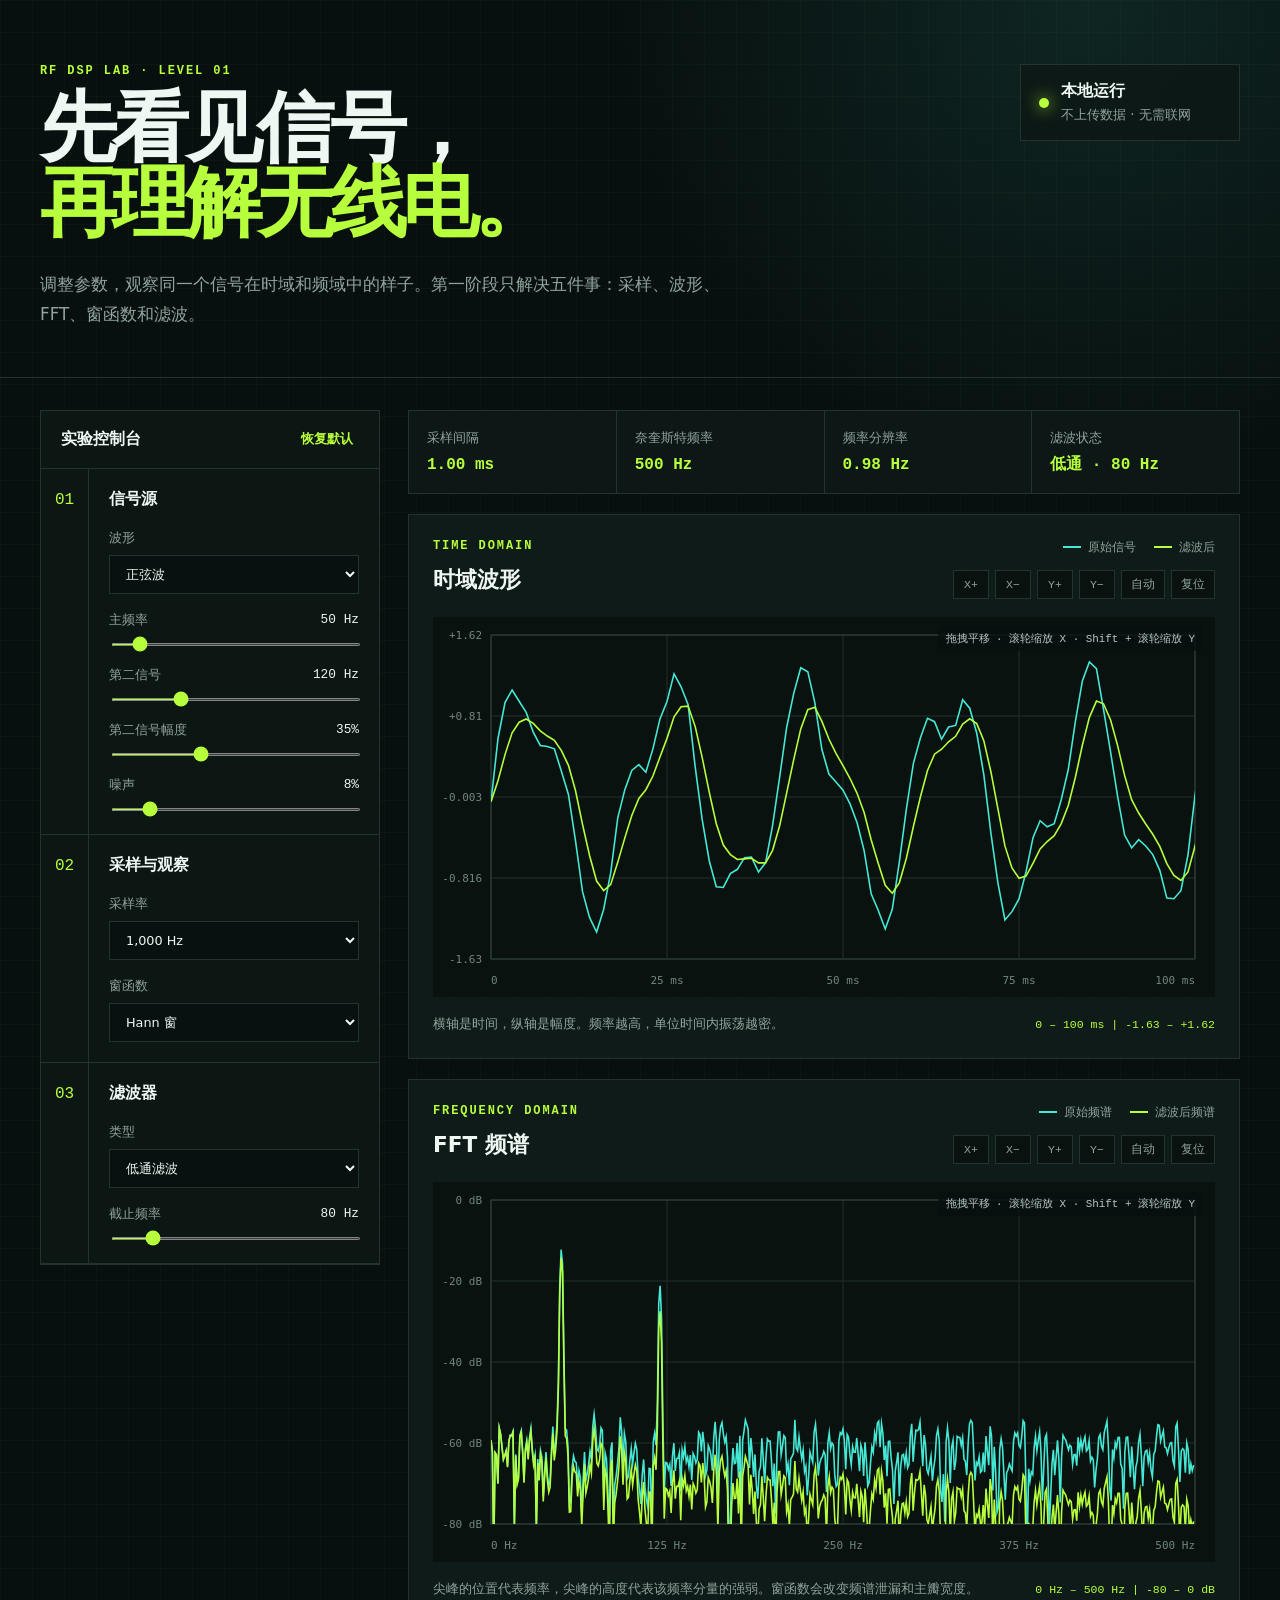
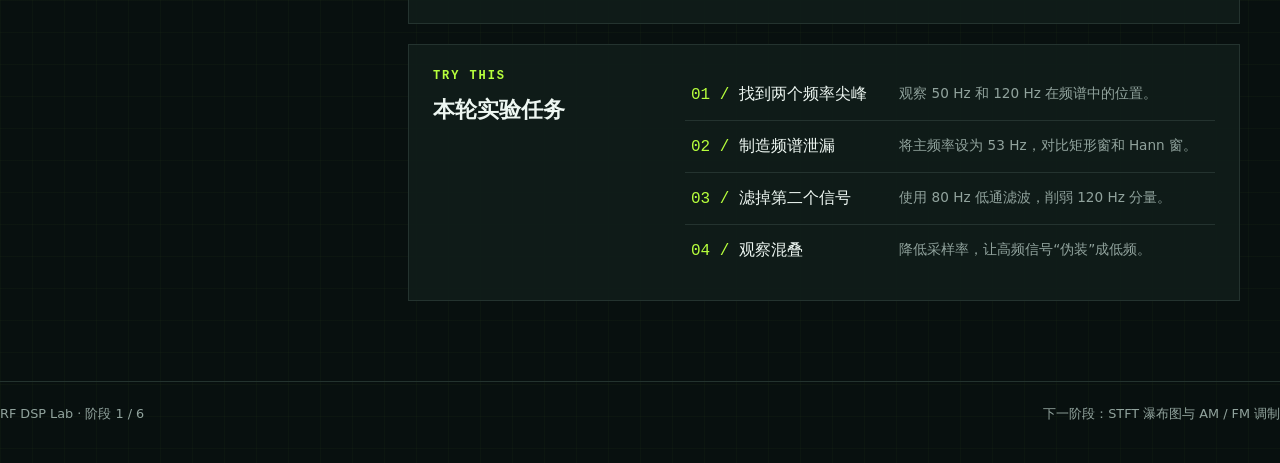
==== index.html @ 066fe1cf "feat: release RF DSP Lab v0.1.0" ====
<!doctype html>
<html lang="zh-CN">
<head>
  <meta charset="UTF-8">
  <meta name="viewport" content="width=device-width, initial-scale=1.0">
  <meta name="description" content="从时域、频域、窗函数到滤波的中文交互式射频 DSP 入门实验室">
  <title>RF DSP Lab | 射频信号入门实验室</title>
  <link rel="stylesheet" href="styles.css">
</head>
<body>
  <header class="hero">
    <div>
      <p class="eyebrow">RF DSP LAB · LEVEL 01</p>
      <h1>先看见信号，<br><span>再理解无线电。</span></h1>
      <p class="intro">调整参数，观察同一个信号在时域和频域中的样子。第一阶段只解决五件事：采样、波形、FFT、窗函数和滤波。</p>
    </div>
    <div class="status-card">
      <span class="status-dot"></span>
      <div>
        <strong>本地运行</strong>
        <small>不上传数据 · 无需联网</small>
      </div>
    </div>
  </header>

  <main>
    <aside class="control-panel">
      <div class="panel-heading">
        <span>实验控制台</span>
        <button id="resetButton" class="text-button" type="button">恢复默认</button>
      </div>

      <section class="control-section">
        <div class="section-index">01</div>
        <div class="control-content">
          <h2>信号源</h2>
          <label>
            波形
            <select id="waveform">
              <option value="sine">正弦波</option>
              <option value="square">方波</option>
            </select>
          </label>
          <label>
            主频率 <output id="frequencyValue">50 Hz</output>
            <input id="frequency" type="range" min="10" max="450" step="5" value="50">
          </label>
          <label>
            第二信号 <output id="secondFrequencyValue">120 Hz</output>
            <input id="secondFrequency" type="range" min="0" max="450" step="5" value="120">
          </label>
          <label>
            第二信号幅度 <output id="secondAmplitudeValue">35%</output>
            <input id="secondAmplitude" type="range" min="0" max="100" step="5" value="35">
          </label>
          <label>
            噪声 <output id="noiseValue">8%</output>
            <input id="noise" type="range" min="0" max="60" step="2" value="8">
          </label>
        </div>
      </section>

      <section class="control-section">
        <div class="section-index">02</div>
        <div class="control-content">
          <h2>采样与观察</h2>
          <label>
            采样率
            <select id="sampleRate">
              <option value="500">500 Hz</option>
              <option value="1000" selected>1,000 Hz</option>
              <option value="2000">2,000 Hz</option>
              <option value="4000">4,000 Hz</option>
            </select>
          </label>
          <label>
            窗函数
            <select id="windowType">
              <option value="rect">矩形窗</option>
              <option value="hann" selected>Hann 窗</option>
              <option value="hamming">Hamming 窗</option>
              <option value="blackman">Blackman 窗</option>
            </select>
          </label>
        </div>
      </section>

      <section class="control-section">
        <div class="section-index">03</div>
        <div class="control-content">
          <h2>滤波器</h2>
          <label>
            类型
            <select id="filterType">
              <option value="none">关闭</option>
              <option value="lowpass" selected>低通滤波</option>
              <option value="highpass">高通滤波</option>
            </select>
          </label>
          <label>
            截止频率 <output id="cutoffValue">80 Hz</output>
            <input id="cutoff" type="range" min="10" max="450" step="5" value="80">
          </label>
        </div>
      </section>
    </aside>

    <div class="workspace">
      <section id="warning" class="warning" hidden>
        <strong>发生混叠：</strong>
        信号频率已达到或超过采样率的一半。提高采样率，或降低信号频率。
      </section>

      <section class="metrics">
        <article>
          <small>采样间隔</small>
          <strong id="sampleInterval">1.00 ms</strong>
        </article>
        <article>
          <small>奈奎斯特频率</small>
          <strong id="nyquist">500 Hz</strong>
        </article>
        <article>
          <small>频率分辨率</small>
          <strong id="resolution">0.98 Hz</strong>
        </article>
        <article>
          <small>滤波状态</small>
          <strong id="filterStatus">低通 · 80 Hz</strong>
        </article>
      </section>

      <section class="chart-card">
        <div class="chart-heading">
          <div>
            <p class="chart-kicker">TIME DOMAIN</p>
            <h2>时域波形</h2>
          </div>
          <div class="chart-heading-side">
            <div class="legend">
              <span><i class="raw"></i>原始信号</span>
              <span><i class="filtered"></i>滤波后</span>
            </div>
            <div class="chart-toolbar" aria-label="时域图控制">
              <button type="button" data-chart="time" data-action="zoom-in" title="横轴放大">X+</button>
              <button type="button" data-chart="time" data-action="zoom-out" title="横轴缩小">X−</button>
              <button type="button" data-chart="time" data-action="y-in" title="纵轴放大">Y+</button>
              <button type="button" data-chart="time" data-action="y-out" title="纵轴缩小">Y−</button>
              <button type="button" data-chart="time" data-action="auto">自动</button>
              <button type="button" data-chart="time" data-action="reset">复位</button>
            </div>
          </div>
        </div>
        <div class="chart-stage">
          <canvas id="timeCanvas" aria-label="时域波形图" tabindex="0"></canvas>
          <output id="timeCursor" class="chart-cursor">拖拽平移 · 滚轮缩放 X · Shift + 滚轮缩放 Y</output>
        </div>
        <div class="chart-footer">
          <p class="chart-note">横轴是时间，纵轴是幅度。频率越高，单位时间内振荡越密。</p>
          <output id="timeRange" class="range-readout"></output>
        </div>
      </section>

      <section class="chart-card">
        <div class="chart-heading">
          <div>
            <p class="chart-kicker">FREQUENCY DOMAIN</p>
            <h2>FFT 频谱</h2>
          </div>
          <div class="chart-heading-side">
            <div class="legend">
              <span><i class="raw"></i>原始频谱</span>
              <span><i class="filtered"></i>滤波后频谱</span>
            </div>
            <div class="chart-toolbar" aria-label="频谱图控制">
              <button type="button" data-chart="spectrum" data-action="zoom-in" title="横轴放大">X+</button>
              <button type="button" data-chart="spectrum" data-action="zoom-out" title="横轴缩小">X−</button>
              <button type="button" data-chart="spectrum" data-action="y-in" title="纵轴放大">Y+</button>
              <button type="button" data-chart="spectrum" data-action="y-out" title="纵轴缩小">Y−</button>
              <button type="button" data-chart="spectrum" data-action="auto">自动</button>
              <button type="button" data-chart="spectrum" data-action="reset">复位</button>
            </div>
          </div>
        </div>
        <div class="chart-stage">
          <canvas id="spectrumCanvas" aria-label="FFT 频谱图" tabindex="0"></canvas>
          <output id="spectrumCursor" class="chart-cursor">拖拽平移 · 滚轮缩放 X · Shift + 滚轮缩放 Y</output>
        </div>
        <div class="chart-footer">
          <p class="chart-note">尖峰的位置代表频率，尖峰的高度代表该频率分量的强弱。窗函数会改变频谱泄漏和主瓣宽度。</p>
          <output id="spectrumRange" class="range-readout"></output>
        </div>
      </section>

      <section class="lesson-card">
        <div>
          <p class="chart-kicker">TRY THIS</p>
          <h2>本轮实验任务</h2>
        </div>
        <ol id="lessonList">
          <li><button type="button" data-preset="two-tones">找到两个频率尖峰</button><span>观察 50 Hz 和 120 Hz 在频谱中的位置。</span></li>
          <li><button type="button" data-preset="window">制造频谱泄漏</button><span>将主频率设为 53 Hz，对比矩形窗和 Hann 窗。</span></li>
          <li><button type="button" data-preset="filter">滤掉第二个信号</button><span>使用 80 Hz 低通滤波，削弱 120 Hz 分量。</span></li>
          <li><button type="button" data-preset="alias">观察混叠</button><span>降低采样率，让高频信号“伪装”成低频。</span></li>
        </ol>
      </section>
    </div>
  </main>

  <footer>
    <span>RF DSP Lab · 阶段 1 / 6</span>
    <span>下一阶段：STFT 瀑布图与 AM / FM 调制</span>
  </footer>
  <script src="app.js"></script>
</body>
</html>
---- styles.css ----
:root {
  color-scheme: dark;
  --bg: #08100f;
  --panel: #0d1715;
  --card: #101d1a;
  --line: #24332f;
  --text: #eef7f2;
  --muted: #91a39d;
  --acid: #b7ff3c;
  --cyan: #45e8d4;
  --orange: #ff9f43;
  --danger: #ff6b64;
}

* {
  box-sizing: border-box;
}

body {
  margin: 0;
  min-width: 320px;
  color: var(--text);
  background:
    radial-gradient(circle at 85% 0%, rgba(69, 232, 212, 0.1), transparent 30rem),
    linear-gradient(rgba(183, 255, 60, 0.025) 1px, transparent 1px),
    linear-gradient(90deg, rgba(183, 255, 60, 0.025) 1px, transparent 1px),
    var(--bg);
  background-size: auto, 32px 32px, 32px 32px, auto;
  font-family: Inter, "Microsoft YaHei", system-ui, sans-serif;
}

button,
input,
select {
  font: inherit;
}

.hero {
  display: flex;
  justify-content: space-between;
  gap: 3rem;
  max-width: 1480px;
  margin: 0 auto;
  padding: 64px 40px 48px;
  border-bottom: 1px solid var(--line);
}

.eyebrow,
.chart-kicker {
  margin: 0 0 12px;
  color: var(--acid);
  font-family: "Cascadia Code", Consolas, monospace;
  font-size: 0.75rem;
  font-weight: 700;
  letter-spacing: 0.16em;
}

h1 {
  margin: 0;
  max-width: 760px;
  font-size: clamp(2.5rem, 6vw, 5rem);
  line-height: 0.98;
  letter-spacing: -0.06em;
}

h1 span {
  color: var(--acid);
}

.intro {
  max-width: 700px;
  margin: 28px 0 0;
  color: var(--muted);
  font-size: 1.05rem;
  line-height: 1.8;
}

.status-card {
  align-self: flex-start;
  display: flex;
  align-items: center;
  gap: 12px;
  min-width: 220px;
  padding: 16px 18px;
  border: 1px solid var(--line);
  background: rgba(13, 23, 21, 0.8);
}

.status-card small {
  display: block;
  margin-top: 4px;
  color: var(--muted);
}

.status-dot {
  width: 10px;
  height: 10px;
  border-radius: 50%;
  background: var(--acid);
  box-shadow: 0 0 16px var(--acid);
}

main {
  display: grid;
  grid-template-columns: 340px minmax(0, 1fr);
  gap: 28px;
  max-width: 1480px;
  margin: 0 auto;
  padding: 32px 40px 60px;
}

.control-panel {
  align-self: start;
  position: sticky;
  top: 20px;
  border: 1px solid var(--line);
  background: rgba(13, 23, 21, 0.94);
}

.panel-heading {
  display: flex;
  align-items: center;
  justify-content: space-between;
  padding: 18px 20px;
  border-bottom: 1px solid var(--line);
  font-weight: 700;
}

.text-button {
  border: 0;
  color: var(--acid);
  background: none;
  cursor: pointer;
  font-size: 0.8rem;
}

.control-section {
  display: grid;
  grid-template-columns: 48px 1fr;
  border-bottom: 1px solid var(--line);
}

.section-index {
  padding-top: 22px;
  border-right: 1px solid var(--line);
  color: var(--acid);
  font-family: "Cascadia Code", Consolas, monospace;
  text-align: center;
}

.control-content {
  padding: 20px;
}

.control-content h2 {
  margin: 0 0 20px;
  font-size: 1rem;
}

label {
  display: block;
  margin-top: 18px;
  color: var(--muted);
  font-size: 0.8rem;
}

label output {
  float: right;
  color: var(--text);
  font-family: "Cascadia Code", Consolas, monospace;
}

select {
  width: 100%;
  margin-top: 8px;
  padding: 10px 12px;
  border: 1px solid var(--line);
  border-radius: 0;
  color: var(--text);
  background: #08110f;
}

input[type="range"] {
  width: 100%;
  height: 3px;
  margin-top: 14px;
  accent-color: var(--acid);
}

.workspace {
  min-width: 0;
}

.warning {
  margin-bottom: 20px;
  padding: 14px 18px;
  border-left: 3px solid var(--danger);
  color: #ffd8d6;
  background: rgba(255, 107, 100, 0.1);
}

.metrics {
  display: grid;
  grid-template-columns: repeat(4, 1fr);
  gap: 1px;
  margin-bottom: 20px;
  border: 1px solid var(--line);
  background: var(--line);
}

.metrics article {
  padding: 18px;
  background: var(--panel);
}

.metrics small {
  display: block;
  margin-bottom: 7px;
  color: var(--muted);
}

.metrics strong {
  color: var(--acid);
  font-family: "Cascadia Code", Consolas, monospace;
  font-size: 1rem;
}

.chart-card,
.lesson-card {
  margin-bottom: 20px;
  padding: 24px;
  border: 1px solid var(--line);
  background: rgba(16, 29, 26, 0.92);
}

.chart-heading {
  display: flex;
  align-items: flex-start;
  justify-content: space-between;
  gap: 24px;
  margin-bottom: 18px;
}

.chart-heading h2,
.lesson-card h2 {
  margin: 0;
  font-size: 1.35rem;
}

.legend {
  display: flex;
  justify-content: flex-end;
  gap: 18px;
  color: var(--muted);
  font-size: 0.75rem;
}

.chart-heading-side {
  display: grid;
  justify-items: end;
  gap: 14px;
}

.chart-toolbar {
  display: flex;
  flex-wrap: wrap;
  justify-content: flex-end;
  gap: 6px;
}

.chart-toolbar button {
  min-width: 36px;
  padding: 6px 9px;
  border: 1px solid var(--line);
  color: var(--muted);
  background: #09120f;
  cursor: pointer;
  font-family: "Cascadia Code", Consolas, monospace;
  font-size: 0.72rem;
}

.chart-toolbar button:hover,
.chart-toolbar button:focus-visible {
  border-color: var(--acid);
  color: var(--acid);
  outline: none;
}

.legend i {
  display: inline-block;
  width: 18px;
  height: 2px;
  margin-right: 7px;
  vertical-align: middle;
}

.legend .raw {
  background: var(--cyan);
}

.legend .filtered {
  background: var(--acid);
}

.chart-stage {
  position: relative;
  overflow: hidden;
  background: #09120f;
}

canvas {
  display: block;
  width: 100%;
  height: clamp(260px, 30vw, 380px);
  background: #09120f;
  cursor: crosshair;
  touch-action: none;
  user-select: none;
}

canvas.is-dragging {
  cursor: grabbing;
}

canvas:focus-visible {
  outline: 1px solid var(--acid);
  outline-offset: -1px;
}

.chart-cursor {
  position: absolute;
  top: 10px;
  right: 12px;
  padding: 5px 8px;
  color: #b8c7c2;
  background: rgba(8, 16, 15, 0.82);
  pointer-events: none;
  font-family: "Cascadia Code", Consolas, monospace;
  font-size: 0.68rem;
}

.chart-footer {
  display: flex;
  align-items: baseline;
  justify-content: space-between;
  gap: 20px;
}

.chart-note {
  margin: 16px 0 0;
  color: var(--muted);
  font-size: 0.82rem;
  line-height: 1.6;
}

.range-readout {
  flex: 0 0 auto;
  margin-top: 16px;
  color: var(--acid);
  font-family: "Cascadia Code", Consolas, monospace;
  font-size: 0.72rem;
}

.lesson-card {
  display: grid;
  grid-template-columns: 220px 1fr;
  gap: 32px;
}

.lesson-card ol {
  margin: 0;
  padding: 0;
  list-style: none;
  counter-reset: tasks;
}

.lesson-card li {
  display: grid;
  grid-template-columns: minmax(150px, 0.8fr) 1.3fr;
  gap: 20px;
  align-items: center;
  padding: 14px 0;
  border-bottom: 1px solid var(--line);
  counter-increment: tasks;
}

.lesson-card li:last-child {
  border-bottom: 0;
}

.lesson-card button {
  border: 0;
  color: var(--text);
  background: none;
  cursor: pointer;
  text-align: left;
}

.lesson-card button::before {
  content: "0" counter(tasks) " / ";
  color: var(--acid);
  font-family: "Cascadia Code", Consolas, monospace;
}

.lesson-card button:hover {
  color: var(--acid);
}

.lesson-card li span {
  color: var(--muted);
  font-size: 0.85rem;
}

footer {
  display: flex;
  justify-content: space-between;
  max-width: 1400px;
  margin: 0 auto;
  padding: 24px 0 40px;
  border-top: 1px solid var(--line);
  color: var(--muted);
  font-size: 0.8rem;
}

@media (max-width: 960px) {
  .hero {
    padding: 40px 22px;
  }

  .status-card {
    display: none;
  }

  main {
    grid-template-columns: 1fr;
    padding: 24px 22px 50px;
  }

  .control-panel {
    position: static;
  }

  .metrics {
    grid-template-columns: repeat(2, 1fr);
  }

  .lesson-card {
    grid-template-columns: 1fr;
  }

  footer {
    margin: 0 22px;
  }
}

@media (max-width: 580px) {
  .metrics {
    grid-template-columns: 1fr;
  }

  .chart-heading,
  footer {
    align-items: flex-start;
    flex-direction: column;
  }

  .chart-heading-side {
    width: 100%;
    justify-items: start;
  }

  .chart-toolbar,
  .legend {
    justify-content: flex-start;
    flex-wrap: wrap;
  }

  .chart-footer {
    align-items: flex-start;
    flex-direction: column;
    gap: 0;
  }

  .lesson-card li {
    grid-template-columns: 1fr;
    gap: 5px;
  }

  canvas {
    height: 240px;
  }
}
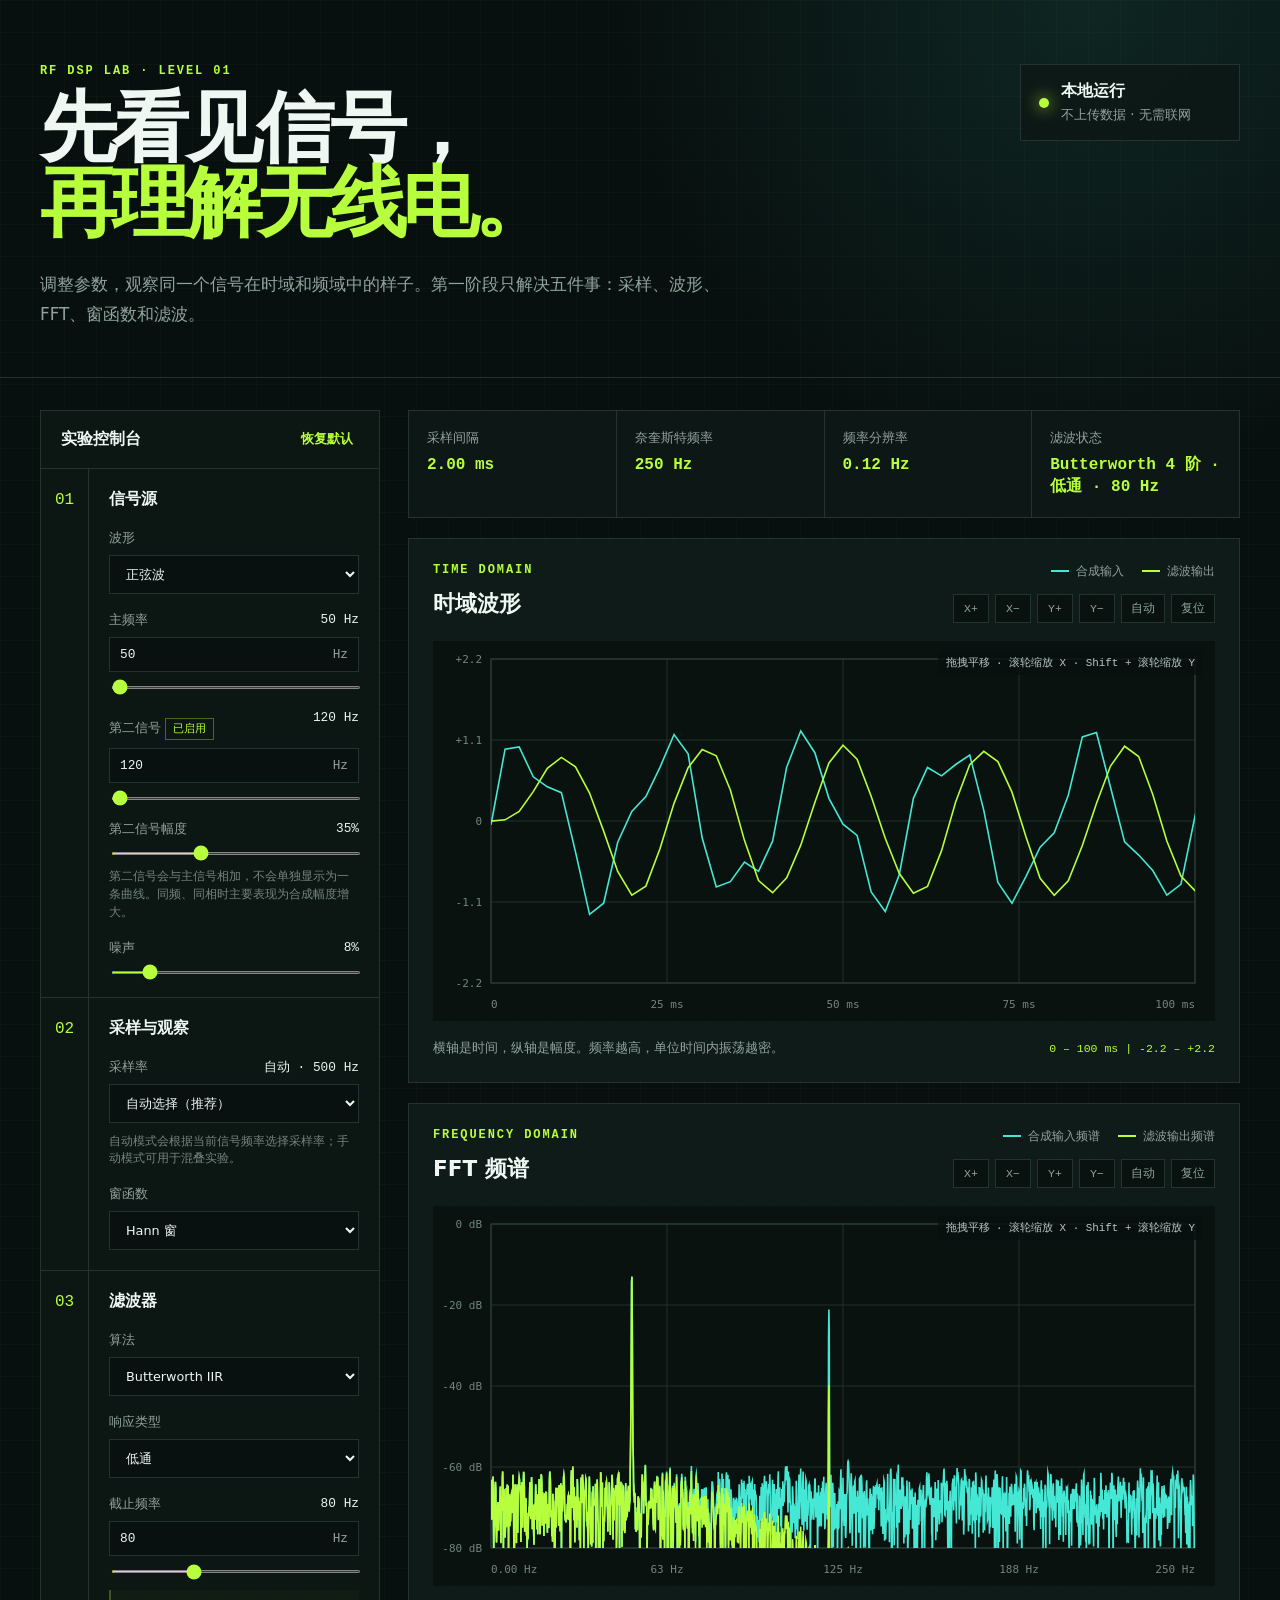
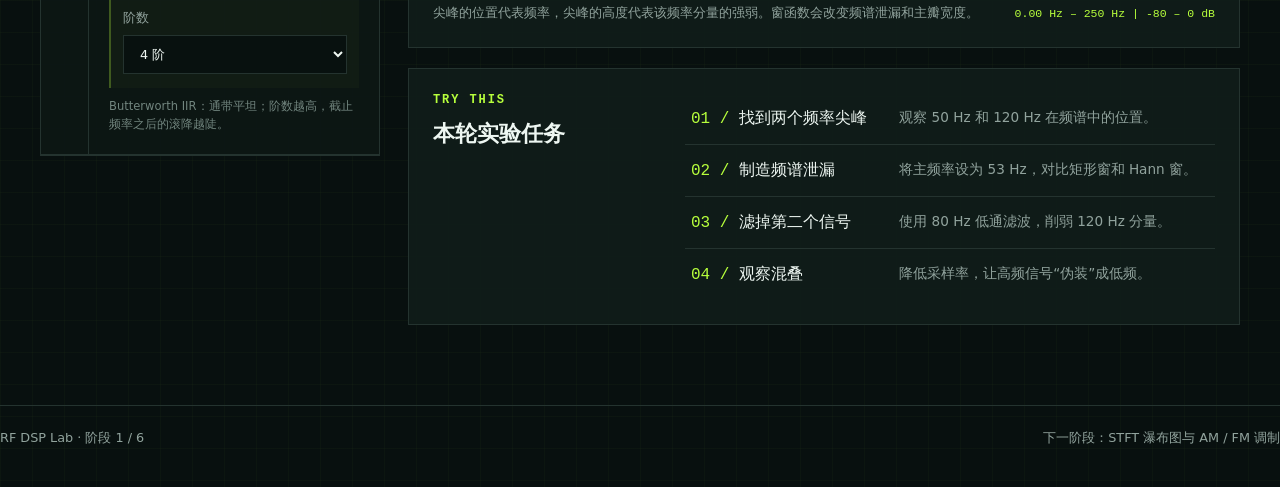
==== commit 6e45e859: "feat: release RF DSP Lab v0.1.1" ====
--- a/index.html
+++ b/index.html
@@ -43,16 +43,26 @@
           </label>
           <label>
             主频率 <output id="frequencyValue">50 Hz</output>
-            <input id="frequency" type="range" min="10" max="450" step="5" value="50">
+            <span class="value-control">
+              <input id="frequencyInput" class="number-input" type="number" min="1" max="20000" step="1" value="50" inputmode="numeric" aria-label="输入主频率">
+              <span>Hz</span>
+            </span>
+            <input id="frequency" type="range" min="1" max="20000" step="1" value="50">
           </label>
           <label>
             第二信号 <output id="secondFrequencyValue">120 Hz</output>
-            <input id="secondFrequency" type="range" min="0" max="450" step="5" value="120">
+            <span id="secondSignalState" class="signal-state">已启用</span>
+            <span class="value-control">
+              <input id="secondFrequencyInput" class="number-input" type="number" min="0" max="20000" step="1" value="120" inputmode="numeric" aria-label="输入第二信号频率">
+              <span>Hz</span>
+            </span>
+            <input id="secondFrequency" type="range" min="0" max="20000" step="1" value="120">
           </label>
           <label>
             第二信号幅度 <output id="secondAmplitudeValue">35%</output>
             <input id="secondAmplitude" type="range" min="0" max="100" step="5" value="35">
           </label>
+          <p class="control-hint">第二信号会与主信号相加，不会单独显示为一条曲线。同频、同相时主要表现为合成幅度增大。</p>
           <label>
             噪声 <output id="noiseValue">8%</output>
             <input id="noise" type="range" min="0" max="60" step="2" value="8">
@@ -65,14 +75,22 @@
         <div class="control-content">
           <h2>采样与观察</h2>
           <label>
-            采样率
+            采样率 <output id="sampleRateValue">自动 · 1 kHz</output>
             <select id="sampleRate">
+              <option value="auto" selected>自动选择（推荐）</option>
               <option value="500">500 Hz</option>
-              <option value="1000" selected>1,000 Hz</option>
+              <option value="1000">1,000 Hz</option>
               <option value="2000">2,000 Hz</option>
               <option value="4000">4,000 Hz</option>
-            </select>
-          </label>
+              <option value="8000">8,000 Hz</option>
+              <option value="16000">16,000 Hz</option>
+              <option value="32000">32,000 Hz</option>
+              <option value="44100">44,100 Hz</option>
+              <option value="48000">48,000 Hz</option>
+              <option value="96000">96,000 Hz</option>
+            </select>
+          </label>
+          <p class="control-hint">自动模式会根据当前信号频率选择采样率；手动模式可用于混叠实验。</p>
           <label>
             窗函数
             <select id="windowType">
@@ -90,17 +108,63 @@
         <div class="control-content">
           <h2>滤波器</h2>
           <label>
-            类型
+            算法
             <select id="filterType">
               <option value="none">关闭</option>
-              <option value="lowpass" selected>低通滤波</option>
-              <option value="highpass">高通滤波</option>
-            </select>
-          </label>
-          <label>
+              <option value="rc">RC 一阶 IIR</option>
+              <option value="biquad">双二阶 IIR（可调 Q）</option>
+              <option value="butterworth" selected>Butterworth IIR</option>
+              <option value="fir">窗函数 FIR</option>
+            </select>
+          </label>
+          <label id="filterModeGroup">
+            响应类型
+            <select id="filterMode">
+              <option value="lowpass" selected>低通</option>
+              <option value="highpass">高通</option>
+            </select>
+          </label>
+          <label id="cutoffGroup">
             截止频率 <output id="cutoffValue">80 Hz</output>
-            <input id="cutoff" type="range" min="10" max="450" step="5" value="80">
-          </label>
+            <span class="value-control">
+              <input id="cutoffInput" class="number-input" type="number" min="1" max="20000" step="1" value="80" inputmode="numeric" aria-label="输入滤波器截止频率">
+              <span>Hz</span>
+            </span>
+            <input id="cutoff" type="range" min="1" max="20000" step="1" value="80">
+          </label>
+          <div id="biquadParameters" class="filter-parameters" hidden>
+            <label>
+              Q 值 <output id="filterQValue">0.707</output>
+              <input id="filterQ" type="range" min="0.2" max="5" step="0.01" value="0.707">
+            </label>
+          </div>
+          <div id="butterworthParameters" class="filter-parameters">
+            <label>
+              阶数
+              <select id="filterOrder">
+                <option value="2">2 阶</option>
+                <option value="4" selected>4 阶</option>
+                <option value="6">6 阶</option>
+                <option value="8">8 阶</option>
+              </select>
+            </label>
+          </div>
+          <div id="firParameters" class="filter-parameters" hidden>
+            <label>
+              FIR 抽头数 <output id="firTapsValue">101 taps</output>
+              <input id="firTaps" type="range" min="11" max="401" step="2" value="101">
+            </label>
+            <label>
+              FIR 窗函数
+              <select id="firWindow">
+                <option value="rect">矩形窗</option>
+                <option value="hann">Hann 窗</option>
+                <option value="hamming" selected>Hamming 窗</option>
+                <option value="blackman">Blackman 窗</option>
+              </select>
+            </label>
+          </div>
+          <p id="filterHint" class="control-hint">Butterworth 通带平坦；提高阶数可增强 120 Hz 的抑制。</p>
         </div>
       </section>
     </aside>
@@ -126,7 +190,7 @@
         </article>
         <article>
           <small>滤波状态</small>
-          <strong id="filterStatus">低通 · 80 Hz</strong>
+          <strong id="filterStatus">Butterworth 4 阶 · 低通 · 80 Hz</strong>
         </article>
       </section>
 
@@ -138,8 +202,8 @@
           </div>
           <div class="chart-heading-side">
             <div class="legend">
-              <span><i class="raw"></i>原始信号</span>
-              <span><i class="filtered"></i>滤波后</span>
+              <span><i class="raw"></i>合成输入</span>
+              <span id="timeFilteredLegend"><i class="filtered"></i>滤波输出</span>
             </div>
             <div class="chart-toolbar" aria-label="时域图控制">
               <button type="button" data-chart="time" data-action="zoom-in" title="横轴放大">X+</button>
@@ -169,8 +233,8 @@
           </div>
           <div class="chart-heading-side">
             <div class="legend">
-              <span><i class="raw"></i>原始频谱</span>
-              <span><i class="filtered"></i>滤波后频谱</span>
+              <span><i class="raw"></i>合成输入频谱</span>
+              <span id="spectrumFilteredLegend"><i class="filtered"></i>滤波输出频谱</span>
             </div>
             <div class="chart-toolbar" aria-label="频谱图控制">
               <button type="button" data-chart="spectrum" data-action="zoom-in" title="横轴放大">X+</button>
--- a/styles.css
+++ b/styles.css
@@ -170,6 +170,74 @@
   font-family: "Cascadia Code", Consolas, monospace;
 }
 
+.value-control {
+  display: grid;
+  grid-template-columns: 1fr auto;
+  align-items: center;
+  gap: 8px;
+  margin-top: 8px;
+  padding-right: 10px;
+  border: 1px solid var(--line);
+  color: var(--muted);
+  background: #08110f;
+  font-family: "Cascadia Code", Consolas, monospace;
+}
+
+.number-input {
+  min-width: 0;
+  width: 100%;
+  padding: 9px 10px;
+  border: 0;
+  color: var(--text);
+  background: transparent;
+  outline: none;
+  font-family: "Cascadia Code", Consolas, monospace;
+}
+
+.value-control:focus-within {
+  border-color: var(--acid);
+}
+
+.control-hint {
+  margin: 10px 0 0;
+  color: #71857e;
+  font-size: 0.72rem;
+  line-height: 1.55;
+}
+
+.filter-parameters {
+  margin-top: 14px;
+  padding: 2px 12px 14px;
+  border-left: 2px solid rgba(183, 255, 60, 0.28);
+  background: rgba(183, 255, 60, 0.025);
+}
+
+.filter-parameters[hidden] {
+  display: none;
+}
+
+.signal-state {
+  display: inline-block;
+  margin-top: 8px;
+  padding: 3px 7px;
+  border: 1px solid rgba(183, 255, 60, 0.35);
+  color: var(--acid);
+  font-size: 0.68rem;
+}
+
+.signal-state.is-off {
+  border-color: var(--line);
+  color: var(--muted);
+}
+
+.value-control.is-disabled {
+  opacity: 0.45;
+}
+
+input:disabled {
+  cursor: not-allowed;
+}
+
 select {
   width: 100%;
   margin-top: 8px;
@@ -220,9 +288,16 @@
 }
 
 .metrics strong {
+  display: block;
   color: var(--acid);
   font-family: "Cascadia Code", Consolas, monospace;
   font-size: 1rem;
+  line-height: 1.4;
+  overflow-wrap: anywhere;
+}
+
+label.is-disabled {
+  opacity: 0.5;
 }
 
 .chart-card,
@@ -292,6 +367,10 @@
   height: 2px;
   margin-right: 7px;
   vertical-align: middle;
+}
+
+.legend .is-hidden {
+  display: none;
 }
 
 .legend .raw {
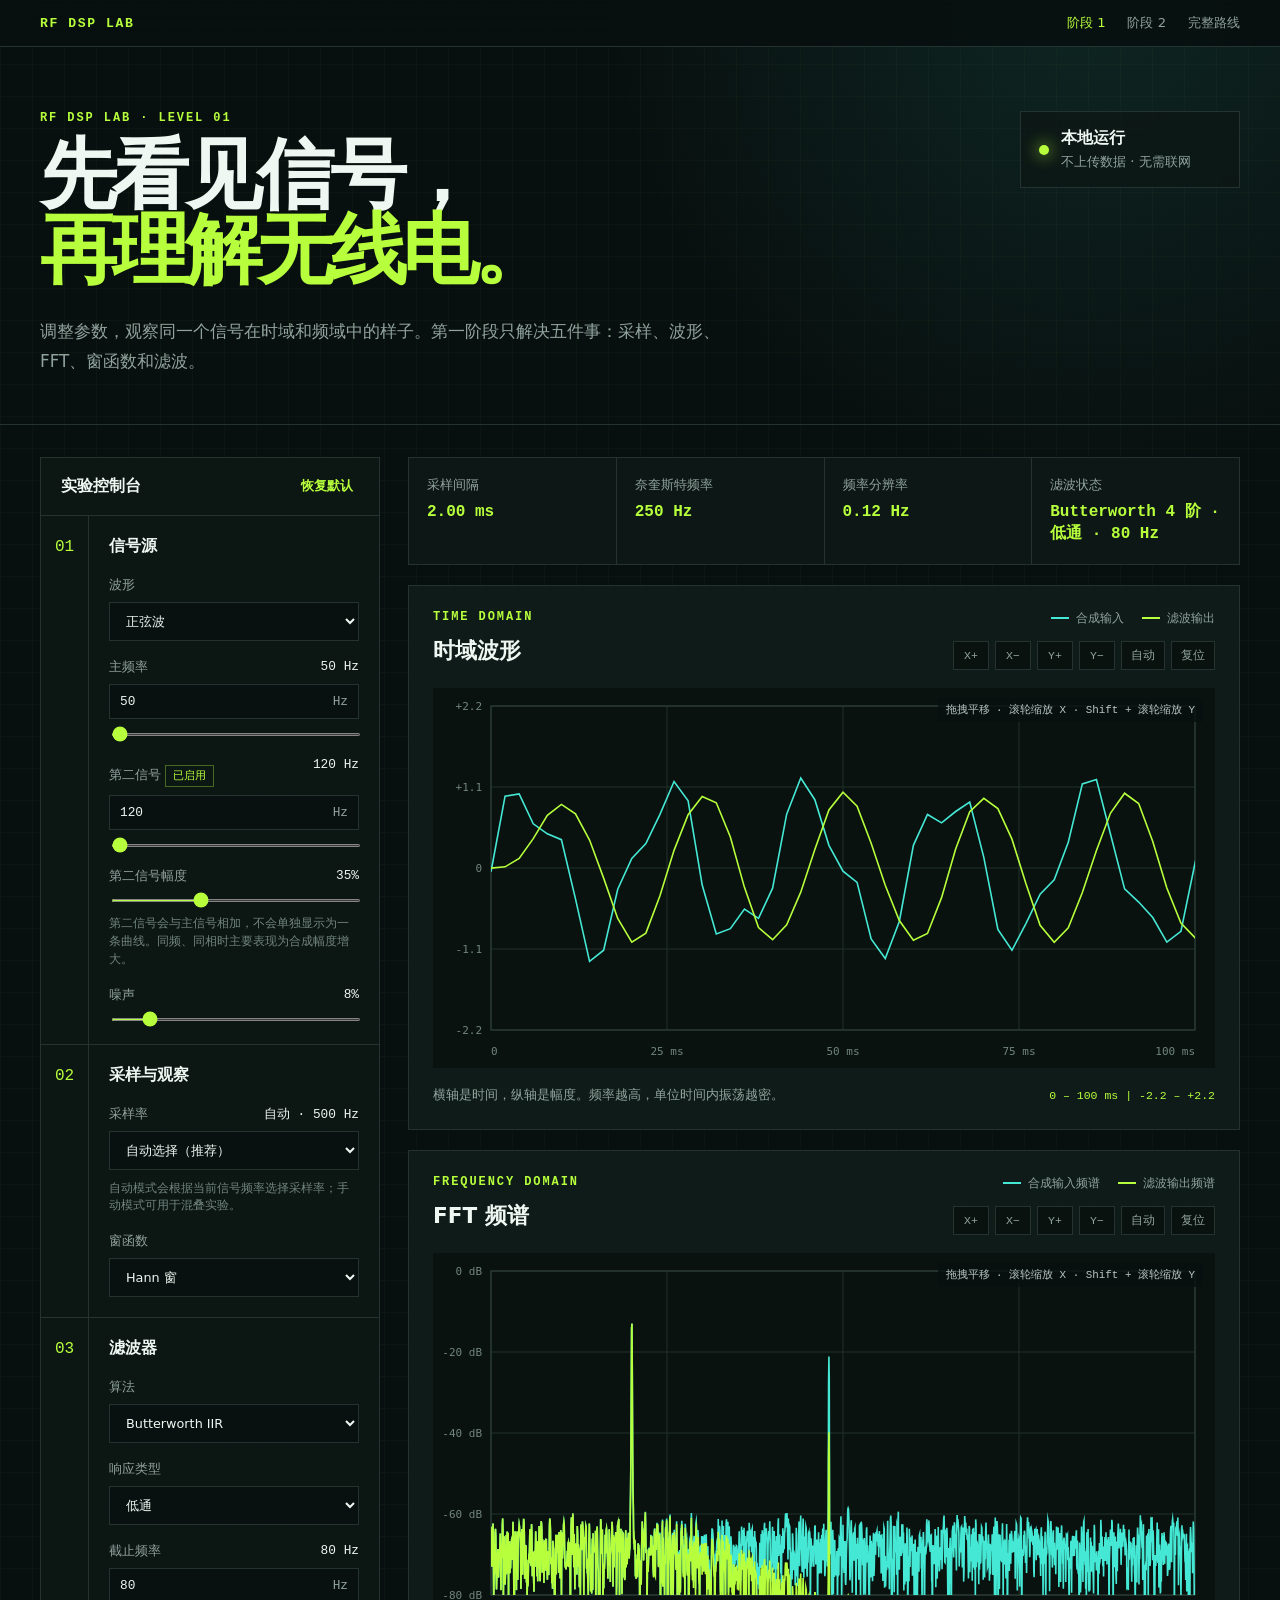
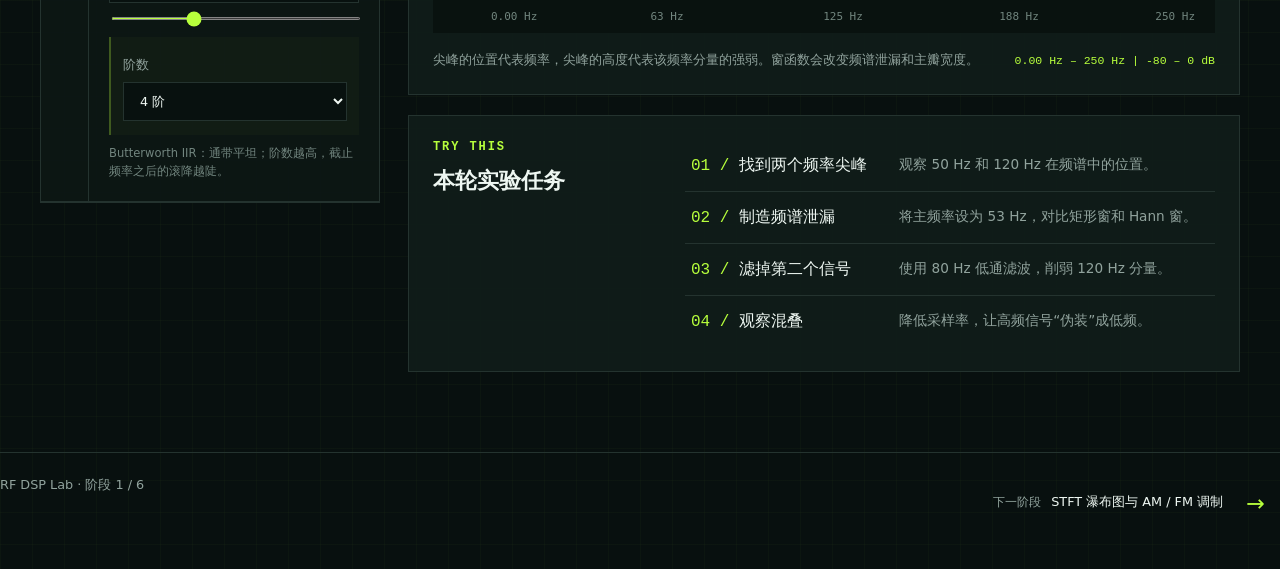
==== commit 9248a570: "feat: release RF DSP Lab v0.2.0" ====
--- a/index.html
+++ b/index.html
@@ -6,8 +6,17 @@
   <meta name="description" content="从时域、频域、窗函数到滤波的中文交互式射频 DSP 入门实验室">
   <title>RF DSP Lab | 射频信号入门实验室</title>
   <link rel="stylesheet" href="styles.css">
+  <link rel="stylesheet" href="stage2.css">
 </head>
 <body>
+  <nav class="top-nav">
+    <a class="brand" href="roadmap.html">RF DSP LAB</a>
+    <div>
+      <a class="current" href="index.html">阶段 1</a>
+      <a href="stage2.html">阶段 2</a>
+      <a href="roadmap.html">完整路线</a>
+    </div>
+  </nav>
   <header class="hero">
     <div>
       <p class="eyebrow">RF DSP LAB · LEVEL 01</p>
@@ -273,7 +282,11 @@
 
   <footer>
     <span>RF DSP Lab · 阶段 1 / 6</span>
-    <span>下一阶段：STFT 瀑布图与 AM / FM 调制</span>
+    <a class="next-stage-link" href="stage2.html">
+      <span>下一阶段</span>
+      <strong>STFT 瀑布图与 AM / FM 调制</strong>
+      <i aria-hidden="true">→</i>
+    </a>
   </footer>
   <script src="app.js"></script>
 </body>
--- a/stage2.css
+++ b/stage2.css
@@ -0,0 +1,363 @@
+.top-nav {
+  position: sticky;
+  top: 0;
+  z-index: 20;
+  display: flex;
+  align-items: center;
+  justify-content: space-between;
+  padding: 14px 40px;
+  border-bottom: 1px solid var(--line);
+  background: rgba(8, 16, 15, 0.94);
+  backdrop-filter: blur(14px);
+}
+
+[hidden] {
+  display: none !important;
+}
+
+.top-nav a {
+  color: var(--muted);
+  text-decoration: none;
+  font-size: 0.82rem;
+}
+
+.top-nav div {
+  display: flex;
+  gap: 22px;
+}
+
+.top-nav .brand,
+.top-nav a:hover,
+.top-nav .current {
+  color: var(--acid);
+}
+
+.top-nav .brand {
+  font-family: "Cascadia Code", Consolas, monospace;
+  font-weight: 700;
+  letter-spacing: 0.12em;
+}
+
+.stage-hero,
+.route-hero {
+  display: flex;
+  align-items: flex-start;
+  justify-content: space-between;
+  gap: 30px;
+  max-width: 1480px;
+  margin: 0 auto;
+  padding: 54px 40px 42px;
+  border-bottom: 1px solid var(--line);
+}
+
+.route-hero {
+  display: block;
+  max-width: 1400px;
+  padding-top: 72px;
+}
+
+.route-hero > p:last-child {
+  max-width: 720px;
+  color: var(--muted);
+  font-size: 1.05rem;
+  line-height: 1.8;
+}
+
+.route-button {
+  display: inline-block;
+  padding: 11px 15px;
+  border: 1px solid var(--acid);
+  color: #08100f;
+  background: var(--acid);
+  text-decoration: none;
+  font-size: 0.8rem;
+  font-weight: 700;
+}
+
+.route-button.ghost {
+  flex: 0 0 auto;
+  color: var(--acid);
+  background: transparent;
+}
+
+.stage-layout {
+  display: grid;
+  grid-template-columns: 340px minmax(0, 1fr);
+  gap: 28px;
+  max-width: 1480px;
+  margin: 0 auto;
+  padding: 32px 40px 60px;
+}
+
+.stage-controls {
+  position: sticky;
+  top: 72px;
+}
+
+.concept-strip {
+  display: grid;
+  grid-template-columns: repeat(4, 1fr);
+  gap: 1px;
+  margin-bottom: 20px;
+  border: 1px solid var(--line);
+  background: var(--line);
+}
+
+.concept-strip article {
+  padding: 18px;
+  background: var(--panel);
+}
+
+.concept-strip small,
+.concept-strip strong {
+  display: block;
+}
+
+.concept-strip small {
+  margin-bottom: 7px;
+  color: var(--muted);
+}
+
+.concept-strip strong {
+  color: var(--acid);
+  font-family: "Cascadia Code", Consolas, monospace;
+  line-height: 1.35;
+}
+
+.explanation-card {
+  display: grid;
+  grid-template-columns: minmax(230px, 0.8fr) 1.5fr;
+  gap: 34px;
+  align-items: center;
+  border-left: 3px solid var(--acid);
+}
+
+.explanation-card h2 {
+  margin: 0;
+}
+
+.explanation-card > p {
+  margin: 0;
+  color: var(--muted);
+  line-height: 1.8;
+}
+
+.heat-legend {
+  display: flex;
+  align-items: center;
+  gap: 8px;
+  color: var(--muted);
+  font-size: 0.7rem;
+}
+
+.heat-legend i {
+  width: 100px;
+  height: 8px;
+  background: linear-gradient(90deg, #07120f, #126b72, #b7ff3c, #fff7b1);
+}
+
+#spectrogramCanvas {
+  image-rendering: auto;
+}
+
+.chart-badge {
+  display: inline-block;
+  padding: 5px 8px;
+  border: 1px solid var(--line);
+  color: var(--muted);
+  background: #09120f;
+  font-family: "Cascadia Code", Consolas, monospace;
+  font-size: 0.68rem;
+}
+
+.legend b {
+  font-weight: 400;
+}
+
+.warning-text {
+  color: var(--danger) !important;
+}
+
+.route-main {
+  display: block;
+  max-width: 1400px;
+  padding: 34px 40px 70px;
+}
+
+.route-grid {
+  display: grid;
+  grid-template-columns: repeat(3, 1fr);
+  gap: 18px;
+}
+
+.route-card {
+  position: relative;
+  min-height: 390px;
+  padding: 28px;
+  border: 1px solid var(--line);
+  background: rgba(13, 23, 21, 0.84);
+}
+
+.route-card.active {
+  border-color: rgba(183, 255, 60, 0.5);
+}
+
+.route-number {
+  color: rgba(183, 255, 60, 0.2);
+  font-family: "Cascadia Code", Consolas, monospace;
+  font-size: 4rem;
+  font-weight: 800;
+  line-height: 1;
+}
+
+.route-state {
+  display: inline-block;
+  margin: 20px 0 10px;
+  padding: 4px 7px;
+  border: 1px solid rgba(183, 255, 60, 0.4);
+  color: var(--acid);
+  font-size: 0.68rem;
+}
+
+.route-state.muted {
+  border-color: var(--line);
+  color: var(--muted);
+}
+
+.route-card h2 {
+  margin: 4px 0 13px;
+  font-size: 1.4rem;
+}
+
+.route-card p:not(.route-state),
+.route-card li {
+  color: var(--muted);
+  line-height: 1.65;
+}
+
+.route-card ul {
+  margin: 20px 0 26px;
+  padding-left: 18px;
+}
+
+.route-card li {
+  margin: 5px 0;
+  font-size: 0.82rem;
+}
+
+.route-card .route-button {
+  position: absolute;
+  bottom: 28px;
+  left: 28px;
+}
+
+footer a {
+  color: var(--acid);
+  text-decoration: none;
+}
+
+.next-stage-link {
+  display: grid;
+  grid-template-columns: auto auto 32px;
+  align-items: center;
+  gap: 10px;
+  padding: 12px 14px;
+  border: 1px solid transparent;
+  color: var(--muted);
+  text-decoration: none;
+  transition: border-color 160ms ease, color 160ms ease, background 160ms ease;
+}
+
+.next-stage-link span {
+  color: var(--muted);
+  font-size: 0.72rem;
+  text-transform: uppercase;
+}
+
+.next-stage-link strong {
+  color: var(--text);
+  font-weight: 500;
+}
+
+.next-stage-link i {
+  color: var(--acid);
+  font-size: 1.4rem;
+  font-style: normal;
+  text-align: right;
+  transition: transform 160ms ease;
+}
+
+.next-stage-link:hover,
+.next-stage-link:focus-visible {
+  border-color: rgba(183, 255, 60, 0.45);
+  color: var(--acid);
+  background: rgba(183, 255, 60, 0.04);
+  outline: none;
+}
+
+.next-stage-link:hover i,
+.next-stage-link:focus-visible i {
+  transform: translateX(4px);
+}
+
+.footer-links {
+  display: flex;
+  gap: 24px;
+}
+
+@media (max-width: 1050px) {
+  .route-grid {
+    grid-template-columns: repeat(2, 1fr);
+  }
+}
+
+@media (max-width: 960px) {
+  .stage-layout {
+    grid-template-columns: 1fr;
+    padding: 24px 22px 50px;
+  }
+
+  .stage-controls {
+    position: static;
+  }
+
+  .stage-hero,
+  .route-hero {
+    padding: 40px 22px;
+  }
+}
+
+@media (max-width: 680px) {
+  .top-nav {
+    padding: 13px 18px;
+  }
+
+  .top-nav div {
+    gap: 12px;
+  }
+
+  .stage-hero {
+    flex-direction: column;
+  }
+
+  .next-stage-link {
+    grid-template-columns: 1fr 28px;
+  }
+
+  .next-stage-link span {
+    display: none;
+  }
+
+  .concept-strip,
+  .route-grid {
+    grid-template-columns: 1fr;
+  }
+
+  .explanation-card {
+    grid-template-columns: 1fr;
+  }
+
+  .route-main {
+    padding: 24px 22px 50px;
+  }
+}
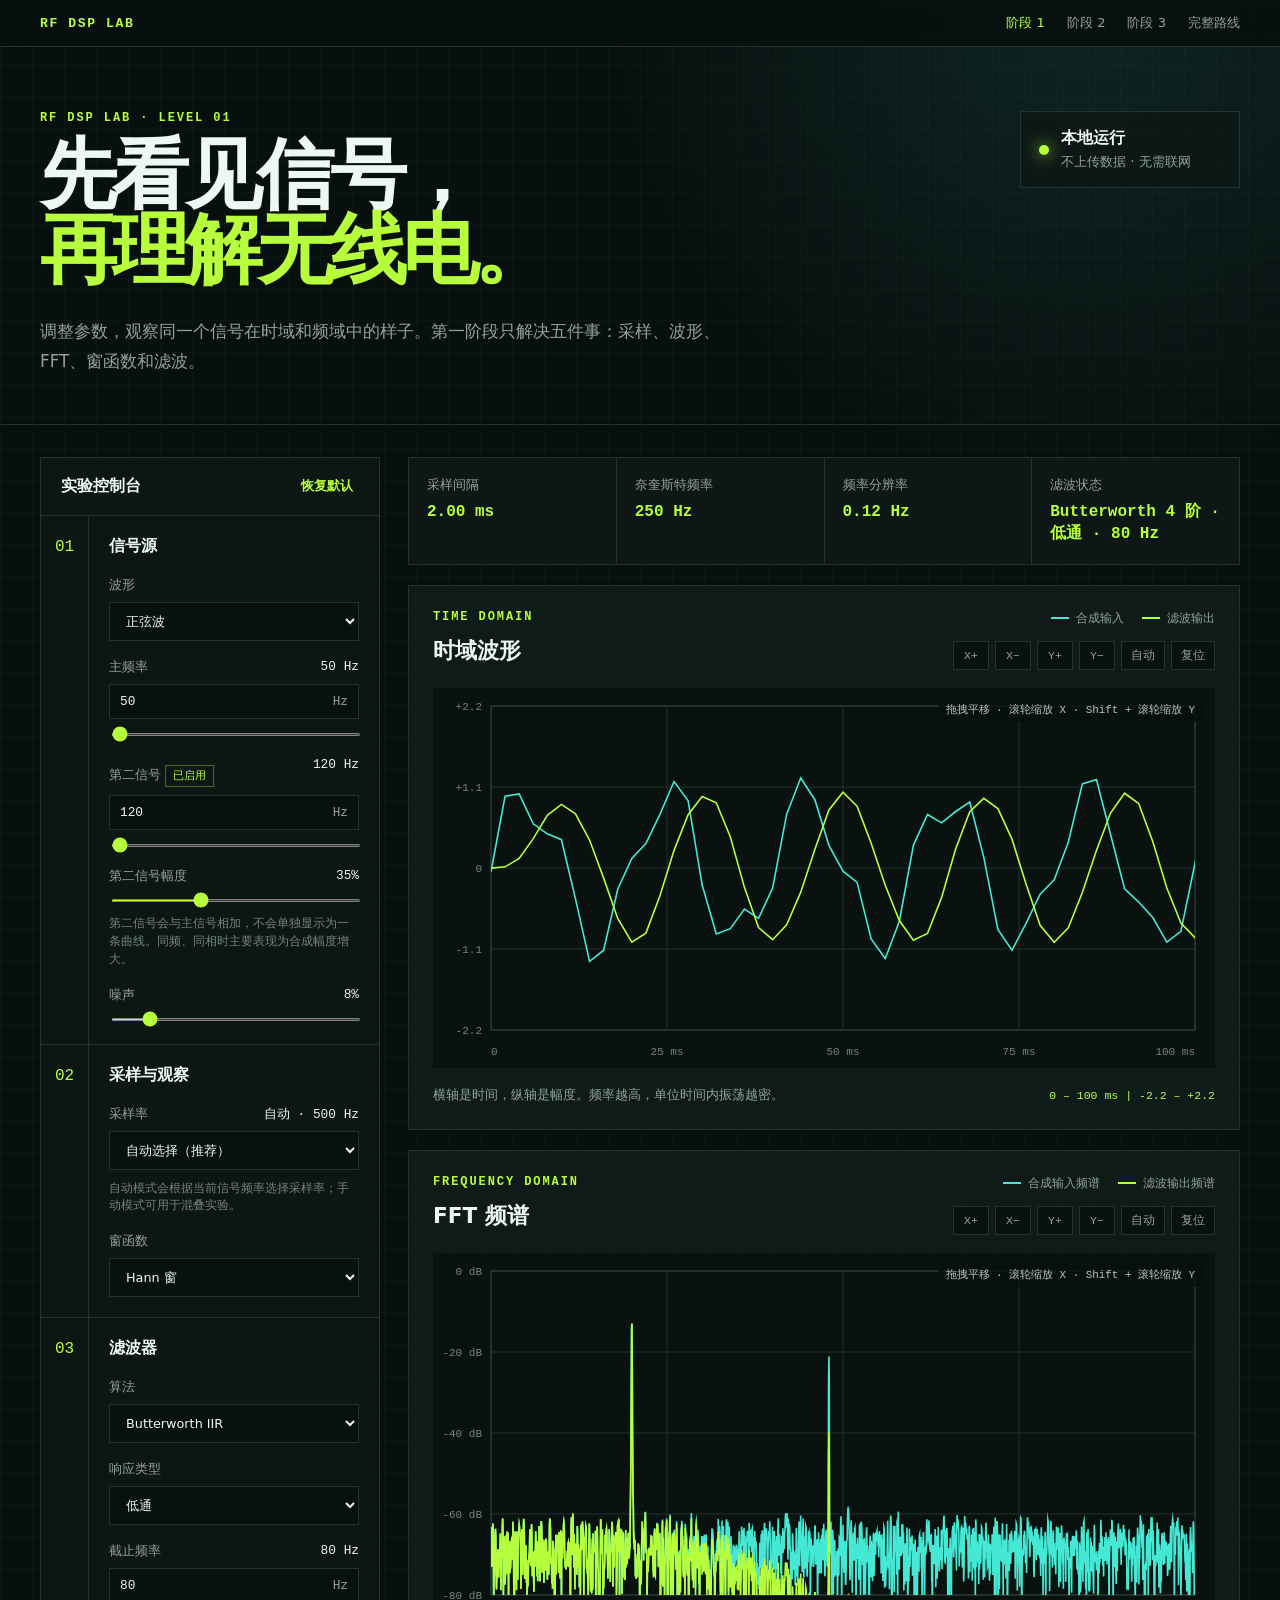
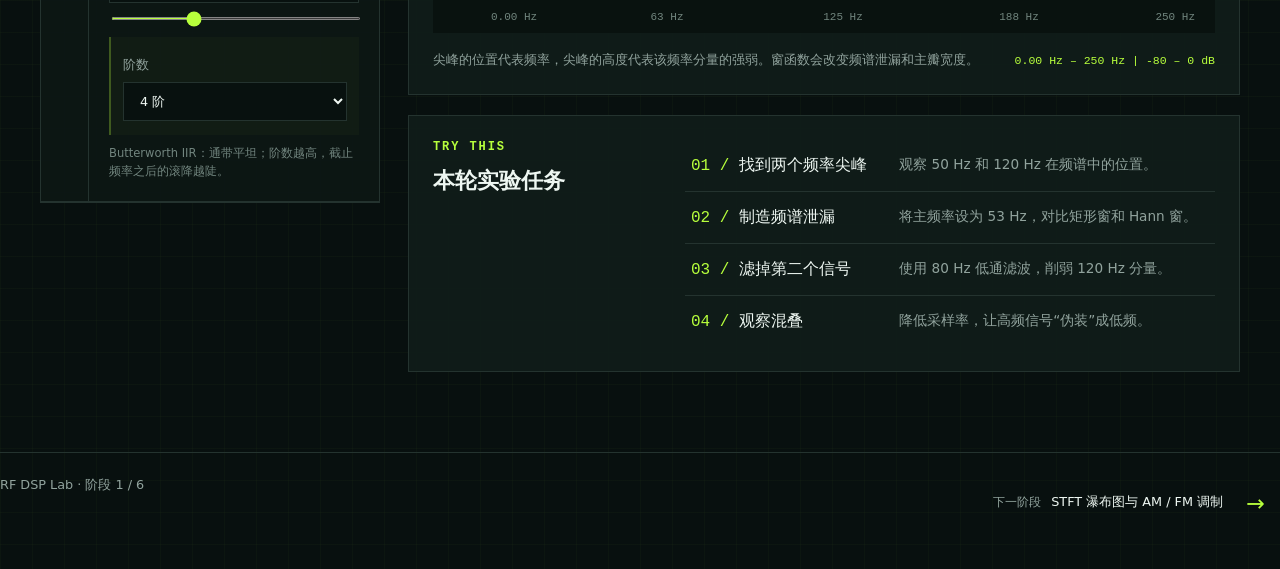
==== commit 24c7f931: "feat: release RF DSP Lab v0.3.0" ====
--- a/index.html
+++ b/index.html
@@ -14,6 +14,7 @@
     <div>
       <a class="current" href="index.html">阶段 1</a>
       <a href="stage2.html">阶段 2</a>
+      <a href="stage3.html">阶段 3</a>
       <a href="roadmap.html">完整路线</a>
     </div>
   </nav>
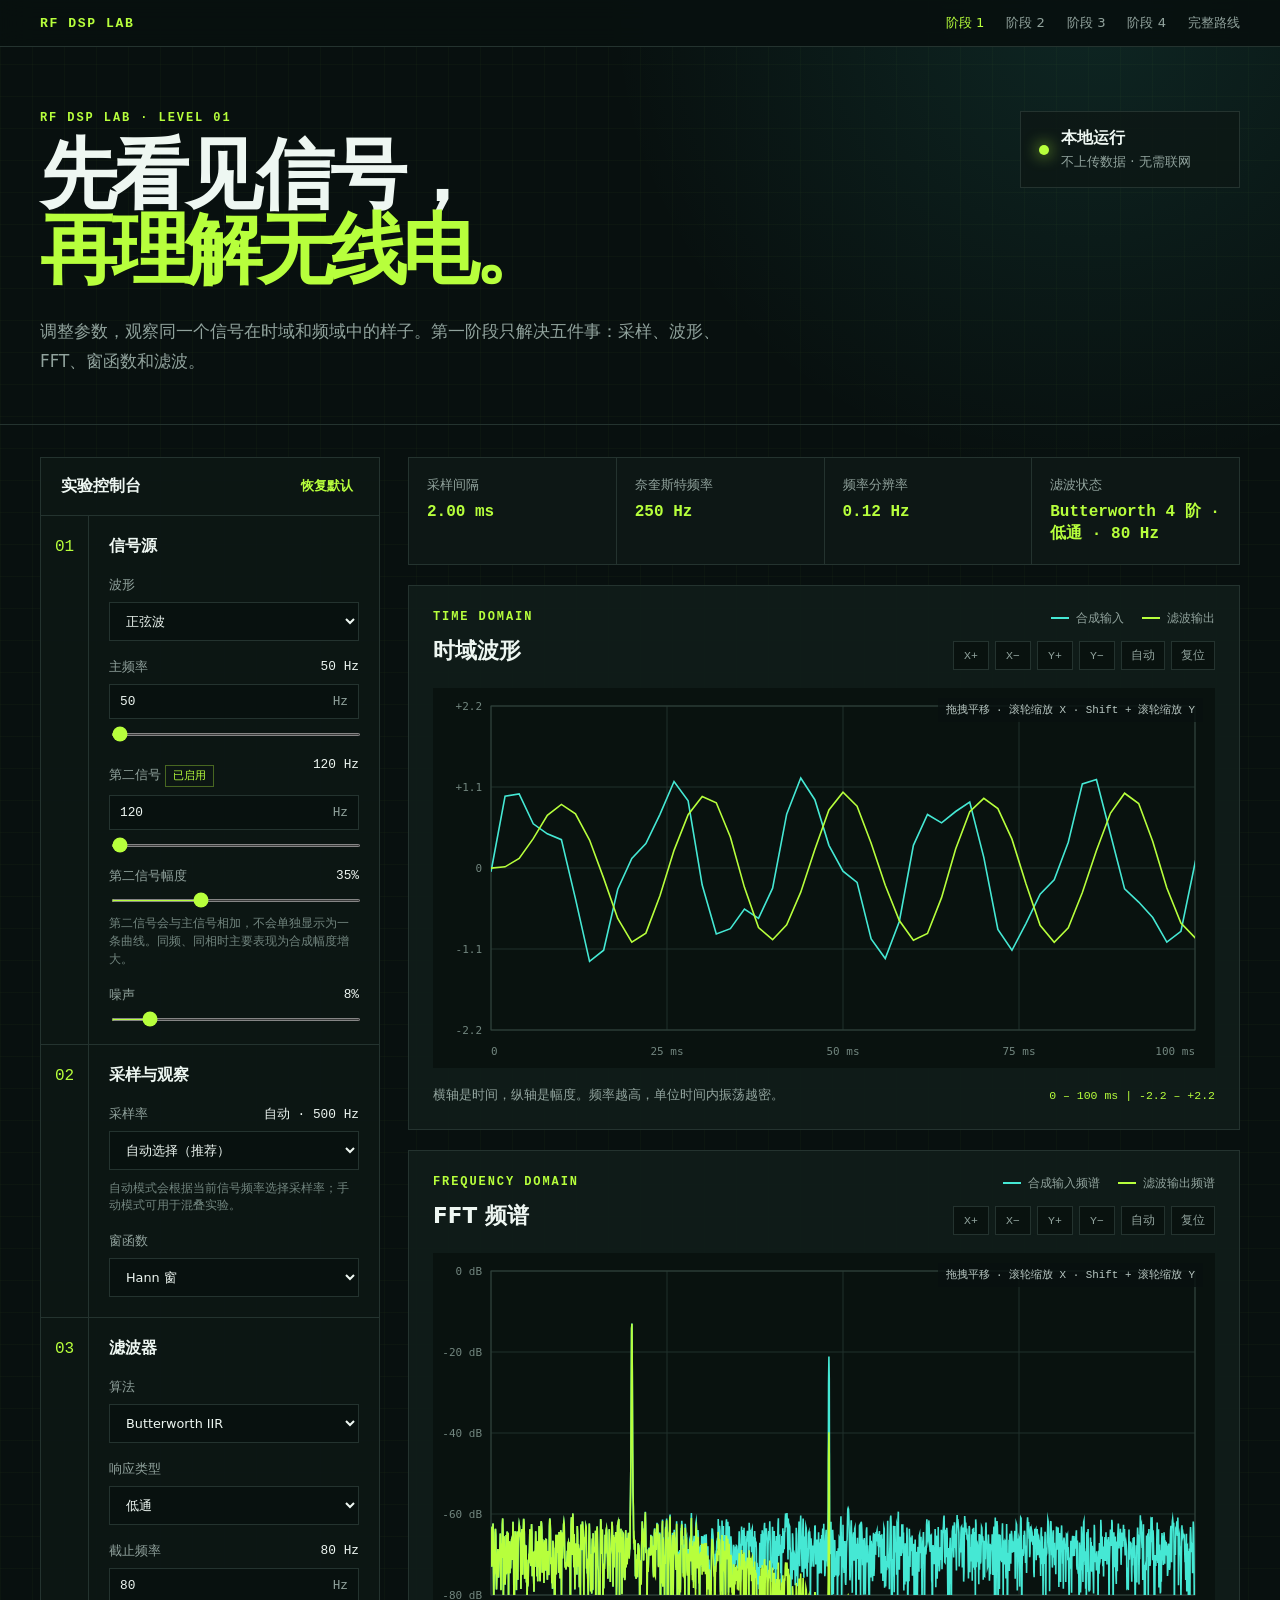
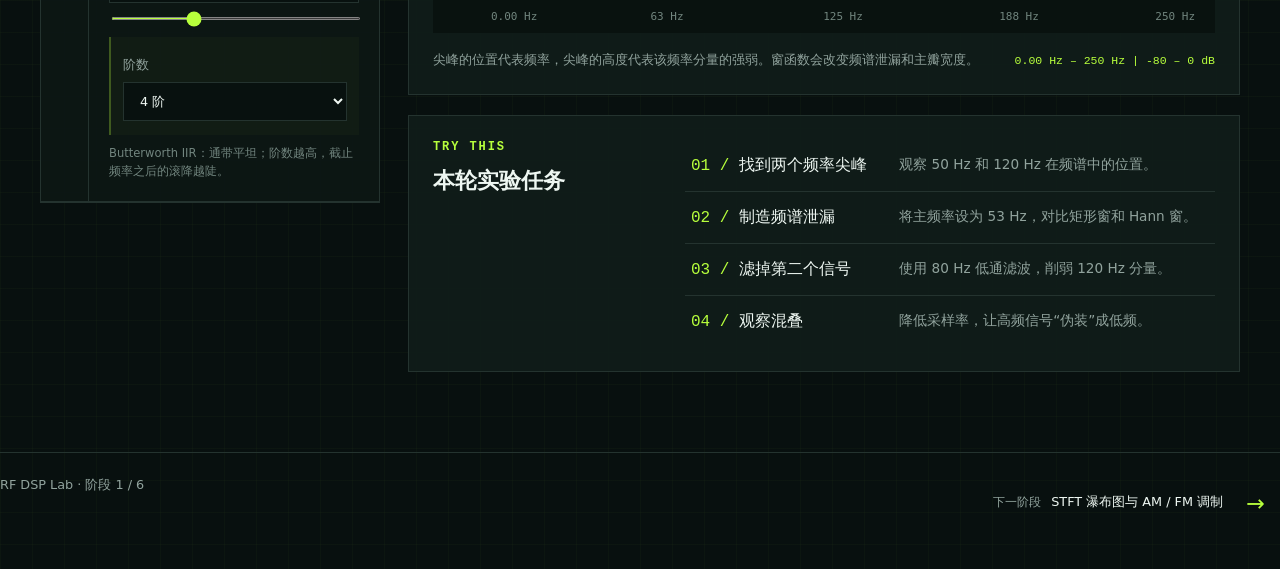
==== commit f44b85b6: "feat: release RF DSP Lab v0.4.0" ====
--- a/index.html
+++ b/index.html
@@ -15,6 +15,7 @@
       <a class="current" href="index.html">阶段 1</a>
       <a href="stage2.html">阶段 2</a>
       <a href="stage3.html">阶段 3</a>
+      <a href="stage4.html">阶段 4</a>
       <a href="roadmap.html">完整路线</a>
     </div>
   </nav>
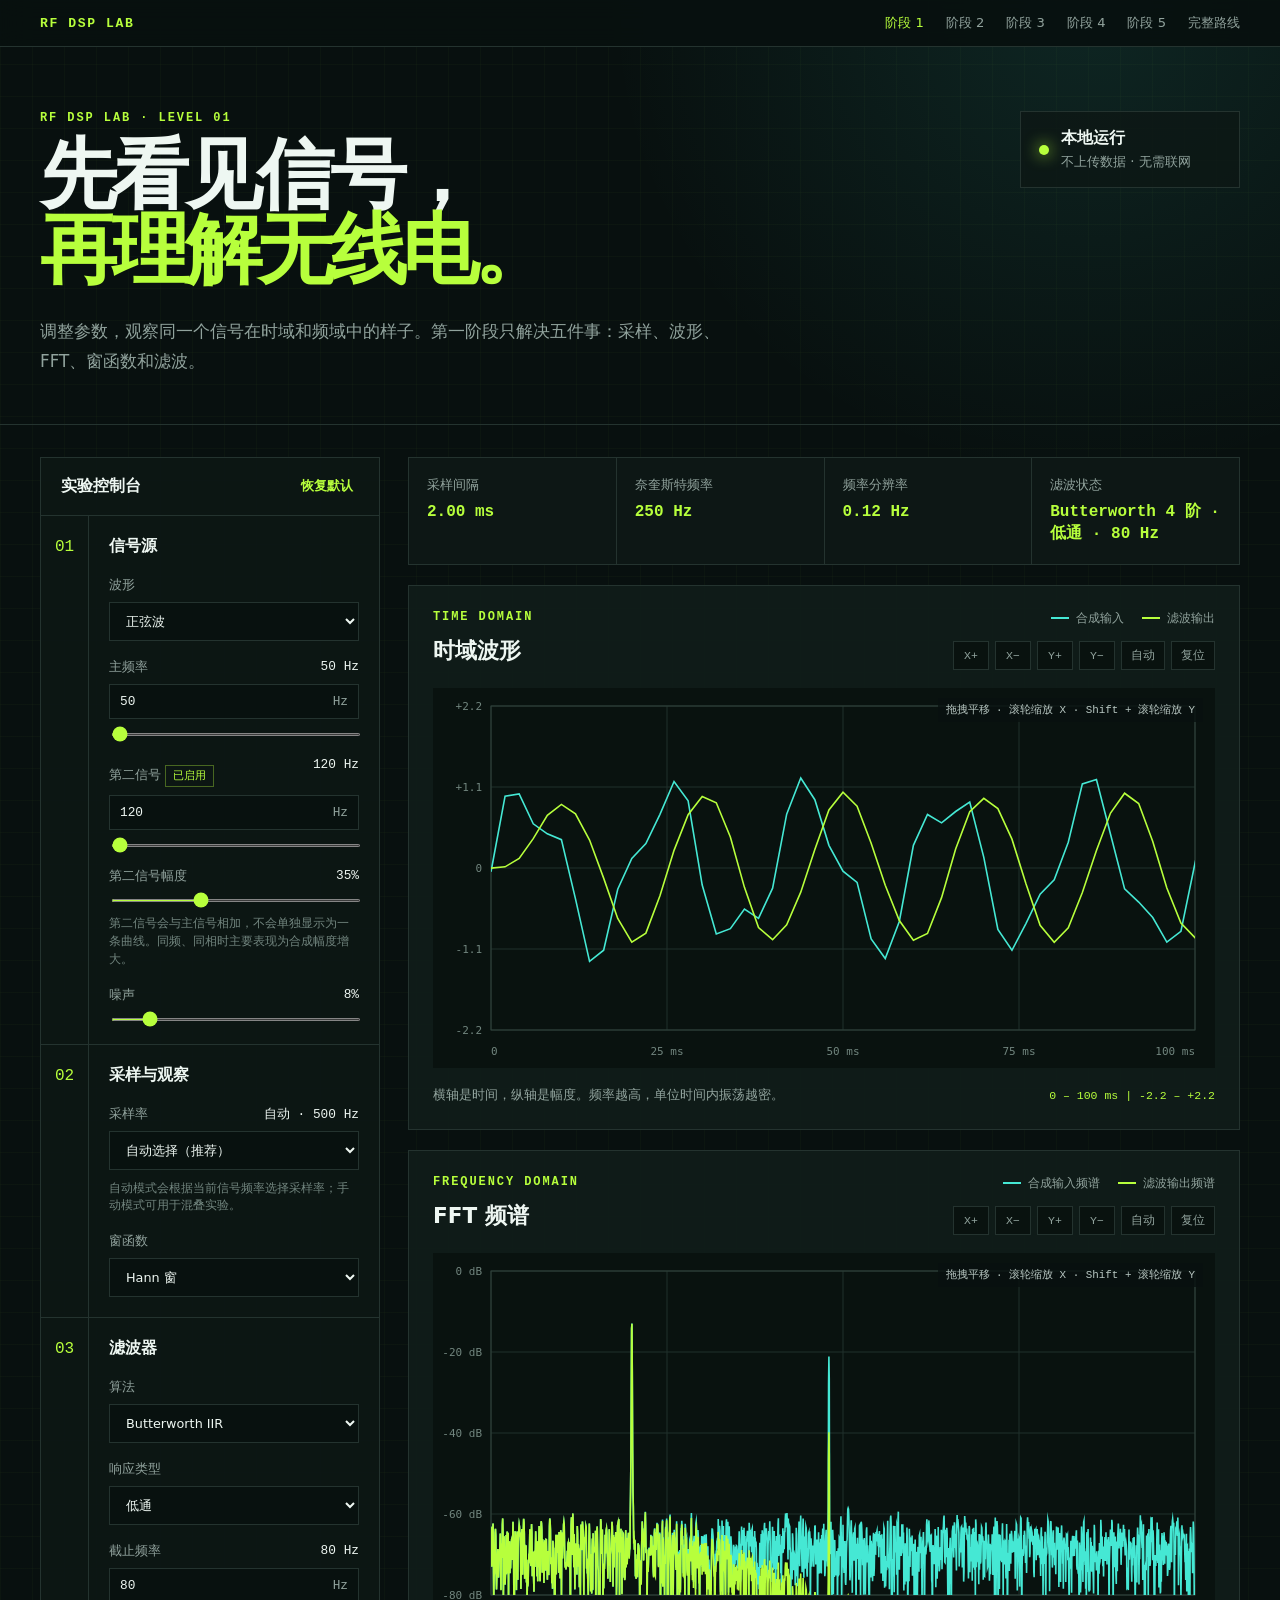
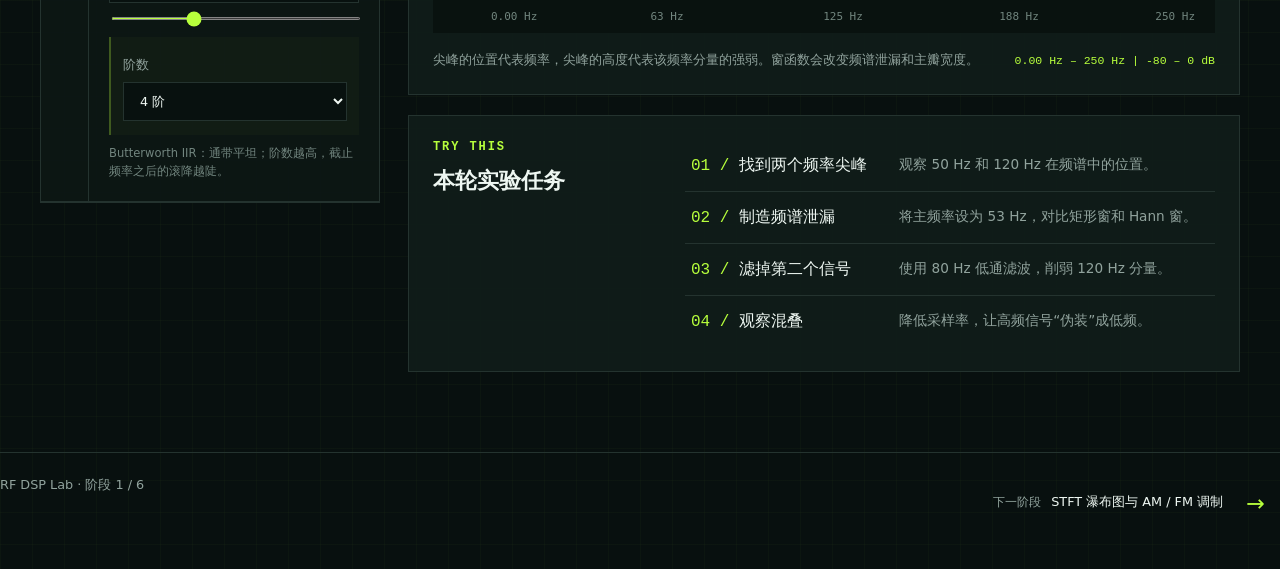
==== commit a3018d93: "feat: release RF DSP Lab v0.5.0" ====
--- a/index.html
+++ b/index.html
@@ -16,6 +16,7 @@
       <a href="stage2.html">阶段 2</a>
       <a href="stage3.html">阶段 3</a>
       <a href="stage4.html">阶段 4</a>
+      <a href="stage5.html">阶段 5</a>
       <a href="roadmap.html">完整路线</a>
     </div>
   </nav>
